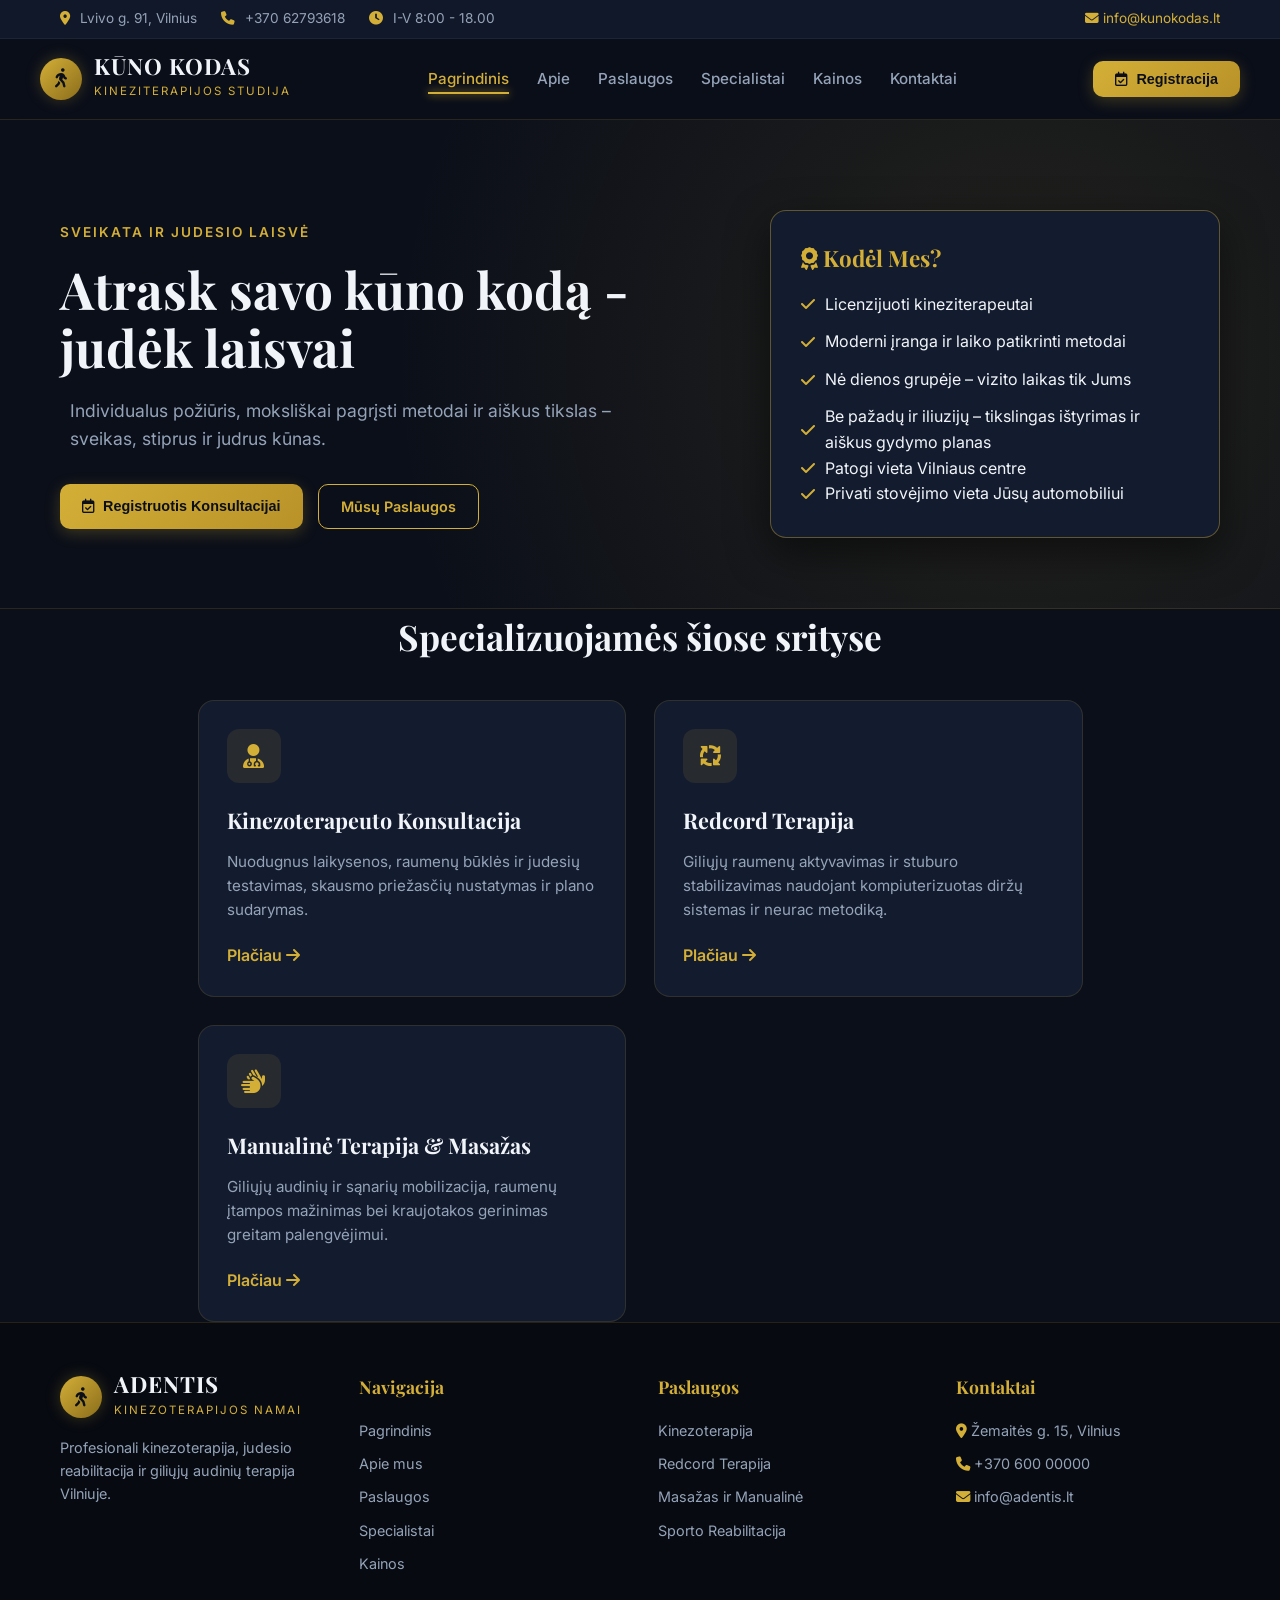
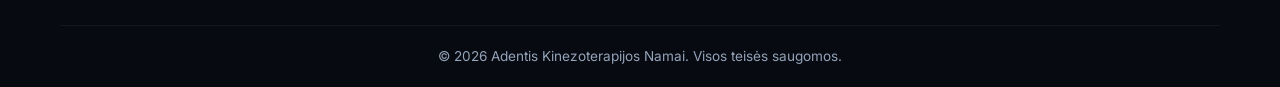
==== index.html @ 885db3d0 "Update headings and list items in index.html" ====
<!DOCTYPE html>
<html lang="lt">
<head>
    <meta charset="UTF-8">
    <meta name="viewport" content="width=device-width, initial-scale=1.0">
    <title>Pagrindinis - Kūno kodas</title>
    <link rel="preconnect" href="https://fonts.googleapis.com">
    <link rel="preconnect" href="https://fonts.gstatic.com" crossorigin>
    <link href="https://fonts.googleapis.com/css2?family=Inter:wght@300;400;500;600;700&family=Playfair+Display:ital,wght@0,400;0,600;0,700;1,400&display=swap" rel="stylesheet">
    <link rel="stylesheet" href="https://cdnjs.cloudflare.com/ajax/libs/font-awesome/6.4.0/css/all.min.css">
    <style>
        :root {
            --bg-dark: #0b0f19;
            --bg-card: #131b2e;
            --bg-card-hover: #1c2742;
            --accent-gold: #d4af37;
            --accent-gold-light: #f3e5ab;
            --accent-gold-glow: rgba(212, 175, 55, 0.25);
            --text-main: #f1f5f9;
            --text-muted: #94a3b8;
            --border-color: rgba(212, 175, 55, 0.15);
            --border-glow: rgba(212, 175, 55, 0.4);
            --radius-lg: 16px;
            --radius-md: 10px;
            --radius-sm: 6px;
            --transition: all 0.3s cubic-bezier(0.4, 0, 0.2, 1);
        }

        * {
            margin: 0;
            padding: 0;
            box-sizing: border-box;
        }

        body {
            font-family: 'Inter', sans-serif;
            background-color: var(--bg-dark);
            color: var(--text-main);
            line-height: 1.6;
            overflow-x: hidden;
            display: flex;
            flex-direction: column;
            min-height: 100vh;
        }

        h1, h2, h3, h4, .brand-font {
            font-family: 'Playfair Display', serif;
        }

        a {
            color: inherit;
            text-decoration: none;
        }

        header {
            position: sticky;
            top: 0;
            z-index: 1000;
            background: rgba(11, 15, 25, 0.92);
            backdrop-filter: blur(12px);
            border-bottom: 1px solid var(--border-color);
        }

        .header-top {
            background: rgba(19, 27, 46, 0.8);
            border-bottom: 1px solid rgba(255, 255, 255, 0.05);
            padding: 8px 0;
            font-size: 0.85rem;
            color: var(--text-muted);
        }

        .container {
            max-width: 1200px;
            margin: 0 auto;
            padding: 0 20px;
        }

        .top-flex {
            display: flex;
            justify-content: space-between;
            align-items: center;
        }

        .top-info span {
            margin-right: 20px;
        }

        .top-info i {
            color: var(--accent-gold);
            margin-right: 6px;
        }

        .navbar {
            display: flex;
            justify-content: space-between;
            align-items: center;
            padding: 16px 0;
        }

        .logo {
            display: flex;
            align-items: center;
            gap: 12px;
        }

        .logo-icon {
            width: 42px;
            height: 42px;
            border-radius: 50%;
            background: linear-gradient(135deg, var(--accent-gold), #8a6d1b);
            display: flex;
            align-items: center;
            justify-content: center;
            color: #0b0f19;
            font-size: 1.2rem;
            box-shadow: 0 0 15px var(--accent-gold-glow);
        }

        .logo-text h2 {
            font-size: 1.4rem;
            letter-spacing: 1px;
            color: var(--text-main);
            text-transform: uppercase;
            line-height: 1;
        }

        .logo-text span {
            font-size: 0.72rem;
            color: var(--accent-gold);
            letter-spacing: 2px;
            text-transform: uppercase;
        }

        .nav-menu {
            display: flex;
            list-style: none;
            gap: 28px;
            align-items: center;
        }

        .nav-link {
            font-size: 0.95rem;
            font-weight: 500;
            color: var(--text-muted);
            transition: var(--transition);
            position: relative;
            padding: 6px 0;
        }

        .nav-link:hover, .nav-link.active {
            color: var(--accent-gold);
        }

        .nav-link.active::after {
            content: '';
            position: absolute;
            bottom: 0;
            left: 0;
            width: 100%;
            height: 2px;
            background: var(--accent-gold);
            box-shadow: 0 0 8px var(--accent-gold);
        }

        .btn-gold {
            background: linear-gradient(135deg, var(--accent-gold), #b89228);
            color: #0b0f19;
            padding: 10px 22px;
            border-radius: var(--radius-md);
            font-weight: 600;
            font-size: 0.9rem;
            border: none;
            cursor: pointer;
            transition: var(--transition);
            display: inline-flex;
            align-items: center;
            gap: 8px;
            box-shadow: 0 4px 15px var(--accent-gold-glow);
        }

        .btn-gold:hover {
            transform: translateY(-2px);
            box-shadow: 0 6px 20px rgba(212, 175, 55, 0.4);
            background: linear-gradient(135deg, #e5be42, var(--accent-gold));
        }

        .btn-outline {
            background: transparent;
            border: 1px solid var(--accent-gold);
            color: var(--accent-gold);
            padding: 10px 22px;
            border-radius: var(--radius-md);
            font-weight: 600;
            font-size: 0.9rem;
            cursor: pointer;
            transition: var(--transition);
            display: inline-flex;
            align-items: center;
            gap: 8px;
        }

        .btn-outline:hover {
            background: var(--accent-gold-glow);
            color: var(--accent-gold-light);
        }

        .page-hero {
            padding: 60px 0 40px;
            text-align: center;
            background: radial-gradient(circle at top center, rgba(212, 175, 55, 0.08) 0%, transparent 70%);
            border-bottom: 1px solid var(--border-color);
        }

        .page-hero h1 {
            font-size: 2.8rem;
            margin-bottom: 12px;
            color: var(--text-main);
        }

        .page-hero p {
            color: var(--text-muted);
            max-width: 600px;
            margin: 0 auto;
            font-size: 1.05rem;
        }

        main {
            flex: 1;
            padding: 50px 0;
        }

        .grid-3 {
            display: grid;
            grid-template-columns: repeat(auto-fit, minmax(320px, 1fr));
            gap: 28px;
        }

        .grid-2 {
            display: grid;
            grid-template-columns: repeat(auto-fit, minmax(450px, 1fr));
            gap: 32px;
        }

        .card {
            background: var(--bg-card);
            border: 1px solid var(--border-color);
            border-radius: var(--radius-lg);
            padding: 28px;
            transition: var(--transition);
        }

        .card:hover {
            transform: translateY(-5px);
            border-color: var(--border-glow);
            box-shadow: 0 10px 30px rgba(0, 0, 0, 0.4);
        }

        .card-icon {
            width: 54px;
            height: 54px;
            border-radius: 12px;
            background: rgba(212, 175, 55, 0.1);
            color: var(--accent-gold);
            display: flex;
            align-items: center;
            justify-content: center;
            font-size: 1.5rem;
            margin-bottom: 20px;
        }

        .card h3 {
            font-size: 1.35rem;
            margin-bottom: 12px;
        }

        .card p {
            color: var(--text-muted);
            font-size: 0.95rem;
            margin-bottom: 20px;
        }

        footer {
            background: #070a11;
            border-top: 1px solid var(--border-color);
            padding: 50px 0 20px;
            margin-top: auto;
        }

        .footer-grid {
            display: grid;
            grid-template-columns: repeat(auto-fit, minmax(220px, 1fr));
            gap: 35px;
            margin-bottom: 40px;
        }

        .footer-col h4 {
            font-size: 1.1rem;
            color: var(--accent-gold);
            margin-bottom: 18px;
        }

        .footer-col p, .footer-col li {
            color: var(--text-muted);
            font-size: 0.9rem;
            margin-bottom: 10px;
            list-style: none;
        }

        .footer-col a:hover {
            color: var(--accent-gold);
        }

        .footer-bottom {
            text-align: center;
            padding-top: 20px;
            border-top: 1px solid rgba(255,255,255,0.05);
            color: var(--text-muted);
            font-size: 0.85rem;
        }

        .modal-overlay {
            position: fixed;
            top: 0;
            left: 0;
            width: 100%;
            height: 100%;
            background: rgba(0,0,0,0.8);
            backdrop-filter: blur(8px);
            z-index: 2000;
            display: none;
            align-items: center;
            justify-content: center;
            padding: 20px;
        }

        .modal-overlay.active {
            display: flex;
        }

        .modal {
            background: var(--bg-card);
            border: 1px solid var(--border-glow);
            border-radius: var(--radius-lg);
            width: 100%;
            max-width: 550px;
            padding: 32px;
            position: relative;
            box-shadow: 0 20px 50px rgba(0,0,0,0.6);
        }

        .modal-close {
            position: absolute;
            top: 18px;
            right: 18px;
            background: transparent;
            border: none;
            color: var(--text-muted);
            font-size: 1.2rem;
            cursor: pointer;
        }

        .modal-close:hover {
            color: var(--accent-gold);
        }

        .form-group {
            margin-bottom: 18px;
        }

        .form-group label {
            display: block;
            margin-bottom: 6px;
            font-size: 0.88rem;
            color: var(--text-muted);
        }

        .form-control {
            width: 100%;
            padding: 12px 14px;
            background: #0b0f19;
            border: 1px solid var(--border-color);
            border-radius: var(--radius-md);
            color: var(--text-main);
            font-size: 0.95rem;
        }

        .form-control:focus {
            outline: none;
            border-color: var(--accent-gold);
        }
    </style>
</head>
<body>
    <div class="header-top">
        <div class="container top-flex">
            <div class="top-info">
                <span><i class="fa-solid fa-location-dot"></i> Lvivo g. 91, Vilnius</span>
                <span><i class="fa-solid fa-phone"></i> +370 62793618 </span>
                <span><i class="fa-solid fa-clock"></i> I-V 8:00 - 18.00</span>
            </div>
            <div>
                <a href="kontaktai.html" style="color: var(--accent-gold);"><i class="fa-solid fa-envelope"></i> info@kunokodas.lt</a>
            </div>
        </div>
    </div>

    <header>
        <div class="container navbar">
            <a href="index.html" class="logo">
                <div class="logo-icon"><i class="fa-solid fa-person-walking"></i></div>
                <div class="logo-text">
                    <h2>Kūno kodas</h2>
                    <span>Kineziterapijos studija</span>
                </div>
            </a>
            <ul class="nav-menu">
                <li><a href="index.html" class="nav-link active">Pagrindinis</a></li>
                <li><a href="apie-mus.html" class="nav-link ">Apie</a></li>
                <li><a href="paslaugos.html" class="nav-link ">Paslaugos</a></li>
                <li><a href="specialistai.html" class="nav-link ">Specialistai</a></li>
                <li><a href="kainos.html" class="nav-link ">Kainos</a></li>
                <li><a href="kontaktai.html" class="nav-link ">Kontaktai</a></li>
            </ul>
            <button class="btn-gold" onclick="openModal()"><i class="fa-regular fa-calendar-check"></i> Registracija</button>
        </div>
    </header>

    <div class="page-hero" style="padding: 90px 0 70px; text-align: left; background: radial-gradient(circle at 80% 50%, rgba(212, 175, 55, 0.12) 0%, transparent 60%);">
        <div class="container" style="display: flex; align-items: center; justify-content: space-between; gap: 40px; flex-wrap: wrap;">
            <div style="max-width: 620px;">
                <span style="color: var(--accent-gold); letter-spacing: 2px; text-transform: uppercase; font-weight: 600; font-size: 0.85rem;">Sveikata ir Judesio Laisvė</span>
                <h1 style="font-size: 3.2rem; margin: 15px 0 20px; line-height: 1.15;">Atrask savo kūno kodą - judėk laisvai</h1>
                <p style="color: var(--text-muted); font-size: 1.1rem; margin-bottom: 30px;">Individualus požiūris, moksliškai pagrįsti metodai ir aiškus tikslas – sveikas, stiprus ir judrus kūnas.</p>
                <div style="display: flex; gap: 15px;">
                    <button class="btn-gold" onclick="openModal()"><i class="fa-regular fa-calendar-check"></i> Registruotis Konsultacijai</button>
                    <a href="paslaugos.html" class="btn-outline">Mūsų Paslaugos</a>
                </div>
            </div>
            <div style="flex: 1; min-width: 300px; max-width: 450px; background: var(--bg-card); border: 1px solid var(--border-glow); border-radius: var(--radius-lg); padding: 30px; box-shadow: 0 15px 40px rgba(0,0,0,0.5);">
                <h3 style="color: var(--accent-gold); margin-bottom: 15px; font-size: 1.4rem;"><i class="fa-solid fa-award"></i> Kodėl Mes?</h3>
                <ul style="list-style: none;">
                    <li style="margin-bottom: 12px; display: flex; gap: 10px; align-items: center;"><i class="fa-solid fa-check" style="color: var(--accent-gold);"></i> Licenzijuoti kineziterapeutai</li>
                    <li style="margin-bottom: 12px; display: flex; gap: 10px; align-items: center;"><i class="fa-solid fa-check" style="color: var(--accent-gold);"></i> Moderni įranga ir laiko patikrinti metodai</li>
                    <li style="margin-bottom: 12px; display: flex; gap: 10px; align-items: center;"><i class="fa-solid fa-check" style="color: var(--accent-gold);"></i> Nė dienos grupėje – vizito laikas tik Jums</li>
                    <li style="display: flex; gap: 10px; align-items: center;"><i class="fa-solid fa-check" style="color: var(--accent-gold);"></i> Be pažadų ir iliuzijų – tikslingas ištyrimas ir aiškus gydymo planas</li>
                    <li style="display: flex; gap: 10px; align-items: center;"><i class="fa-solid fa-check" style="color: var(--accent-gold);"></i> Patogi vieta Vilniaus centre</li>
                    <li style="display: flex; gap: 10px; align-items: center;"><i class="fa-solid fa-check" style="color: var(--accent-gold);"></i> Privati stovėjimo vieta Jūsų automobiliui</li>
                </ul>
            </div>
        </div>
    </div>

    <main class="container">
        <h2 style="text-align: center; margin-bottom: 35px; font-size: 2.2rem;">Specializuojamės šiose srityse</h2>
        <div class="grid-3">
            <div class="card">
                <div class="card-icon"><i class="fa-solid fa-user-doctor"></i></div>
                <h3>Kinezoterapeuto Konsultacija</h3>
                <p>Nuodugnus laikysenos, raumenų būklės ir judesių testavimas, skausmo priežasčių nustatymas ir plano sudarymas.</p>
                <a href="paslaugos.html" style="color: var(--accent-gold); font-weight: 600;">Plačiau <i class="fa-solid fa-arrow-right"></i></a>
            </div>
            <div class="card">
                <div class="card-icon"><i class="fa-solid fa-arrows-spin"></i></div>
                <h3>Redcord Terapija</h3>
                <p>Giliųjų raumenų aktyvavimas ir stuburo stabilizavimas naudojant kompiuterizuotas diržų sistemas ir neurac metodiką.</p>
                <a href="paslaugos.html" style="color: var(--accent-gold); font-weight: 600;">Plačiau <i class="fa-solid fa-arrow-right"></i></a>
            </div>
            <div class="card">
                <div class="card-icon"><i class="fa-solid fa-hands"></i></div>
                <h3>Manualinė Terapija & Masažas</h3>
                <p>Giliųjų audinių ir sąnarių mobilizacija, raumenų įtampos mažinimas bei kraujotakos gerinimas greitam palengvėjimui.</p>
                <a href="paslaugos.html" style="color: var(--accent-gold); font-weight: 600;">Plačiau <i class="fa-solid fa-arrow-right"></i></a>
            </div>
        </div>
    </main>

    <footer>
        <div class="container">
            <div class="footer-grid">
                <div class="footer-col">
                    <div class="logo" style="margin-bottom: 15px;">
                        <div class="logo-icon"><i class="fa-solid fa-person-walking"></i></div>
                        <div class="logo-text">
                            <h2>ADENTIS</h2>
                            <span>Kinezoterapijos Namai</span>
                        </div>
                    </div>
                    <p>Profesionali kinezoterapija, judesio reabilitacija ir giliųjų audinių terapija Vilniuje.</p>
                </div>
                <div class="footer-col">
                    <h4>Navigacija</h4>
                    <ul>
                        <li><a href="index.html">Pagrindinis</a></li>
                        <li><a href="apie-mus.html">Apie mus</a></li>
                        <li><a href="paslaugos.html">Paslaugos</a></li>
                        <li><a href="specialistai.html">Specialistai</a></li>
                        <li><a href="kainos.html">Kainos</a></li>
                    </ul>
                </div>
                <div class="footer-col">
                    <h4>Paslaugos</h4>
                    <ul>
                        <li><a href="paslaugos.html">Kinezoterapija</a></li>
                        <li><a href="paslaugos.html">Redcord Terapija</a></li>
                        <li><a href="paslaugos.html">Masažas ir Manualinė</a></li>
                        <li><a href="paslaugos.html">Sporto Reabilitacija</a></li>
                    </ul>
                </div>
                <div class="footer-col">
                    <h4>Kontaktai</h4>
                    <p><i class="fa-solid fa-location-dot" style="color:var(--accent-gold);"></i> Žemaitės g. 15, Vilnius</p>
                    <p><i class="fa-solid fa-phone" style="color:var(--accent-gold);"></i> +370 600 00000</p>
                    <p><i class="fa-solid fa-envelope" style="color:var(--accent-gold);"></i> info@adentis.lt</p>
                </div>
            </div>
            <div class="footer-bottom">
                <p>&copy; 2026 Adentis Kinezoterapijos Namai. Visos teisės saugomos.</p>
            </div>
        </div>
    </footer>

    <div class="modal-overlay" id="bookingModal">
        <div class="modal">
            <button class="modal-close" onclick="closeModal()"><i class="fa-solid fa-xmark"></i></button>
            <h2 style="margin-bottom: 8px; color: var(--accent-gold);">Registracija Vizitui</h2>
            <p style="color: var(--text-muted); font-size:0.9rem; margin-bottom:20px;">Užpildykite formą ir mes susisieksime patvirtinti laiką.</p>
            <form onsubmit="handleBooking(event)">
                <div class="form-group">
                    <label>Vardas Pavardė</label>
                    <input type="text" class="form-control" required placeholder="Vardas Pavardė">
                </div>
                <div class="form-group">
                    <label>Telefonas</label>
                    <input type="tel" class="form-control" required placeholder="+370 600 00000">
                </div>
                <div class="form-group">
                    <label>Paslauga</label>
                    <select class="form-control">
                        <option>Kinezoterapeuto konsultacija</option>
                        <option>Redcord terapija</option>
                        <option>Gydomasis masažas</option>
                        <option>Manualinė terapija</option>
                    </select>
                </div>
                <div class="form-group">
                    <label>Pageidaujama data</label>
                    <input type="date" class="form-control" required>
                </div>
                <button type="submit" class="btn-gold" style="width:100%; justify-content:center; margin-top:10px;">Potvirtinti Registraciją</button>
            </form>
        </div>
    </div>

    <script>
        function openModal() {
            document.getElementById('bookingModal').classList.add('active');
        }
        function closeModal() {
            document.getElementById('bookingModal').classList.remove('active');
        }
        function handleBooking(e) {
            e.preventDefault();
            alert('Ačiū! Jūsų registracija gauta. Susisieksime artimiausiu metu.');
            closeModal();
        }
    </script>
</body>
</html>
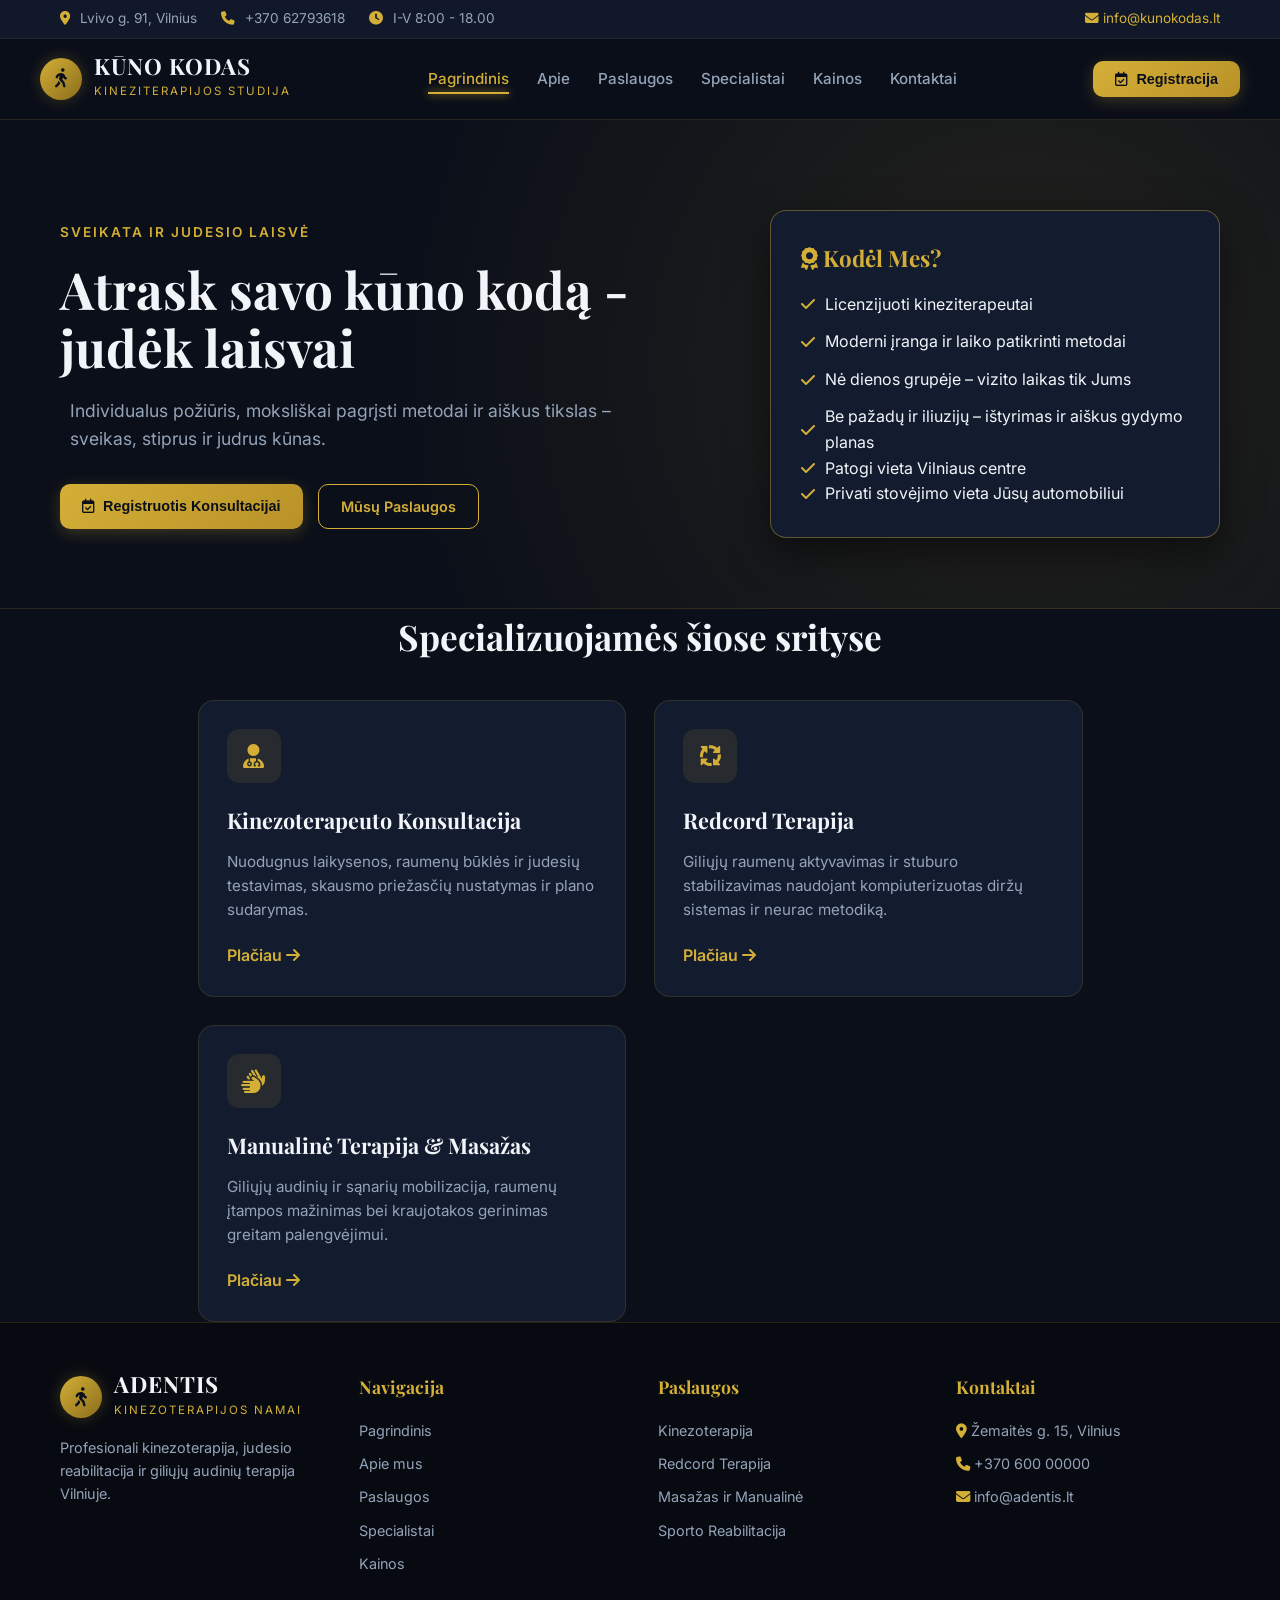
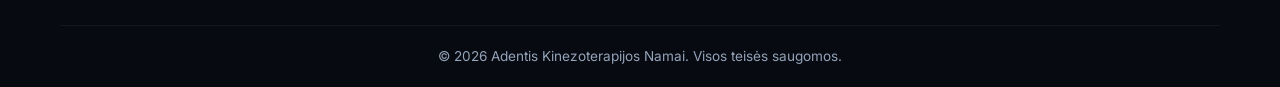
==== commit 192ba7df: "Update list item text for clarity" ====
--- a/index.html
+++ b/index.html
@@ -442,7 +442,7 @@
                     <li style="margin-bottom: 12px; display: flex; gap: 10px; align-items: center;"><i class="fa-solid fa-check" style="color: var(--accent-gold);"></i> Licenzijuoti kineziterapeutai</li>
                     <li style="margin-bottom: 12px; display: flex; gap: 10px; align-items: center;"><i class="fa-solid fa-check" style="color: var(--accent-gold);"></i> Moderni įranga ir laiko patikrinti metodai</li>
                     <li style="margin-bottom: 12px; display: flex; gap: 10px; align-items: center;"><i class="fa-solid fa-check" style="color: var(--accent-gold);"></i> Nė dienos grupėje – vizito laikas tik Jums</li>
-                    <li style="display: flex; gap: 10px; align-items: center;"><i class="fa-solid fa-check" style="color: var(--accent-gold);"></i> Be pažadų ir iliuzijų – tikslingas ištyrimas ir aiškus gydymo planas</li>
+                    <li style="display: flex; gap: 10px; align-items: center;"><i class="fa-solid fa-check" style="color: var(--accent-gold);"></i> Be pažadų ir iliuzijų – ištyrimas ir aiškus gydymo planas</li>
                     <li style="display: flex; gap: 10px; align-items: center;"><i class="fa-solid fa-check" style="color: var(--accent-gold);"></i> Patogi vieta Vilniaus centre</li>
                     <li style="display: flex; gap: 10px; align-items: center;"><i class="fa-solid fa-check" style="color: var(--accent-gold);"></i> Privati stovėjimo vieta Jūsų automobiliui</li>
                 </ul>
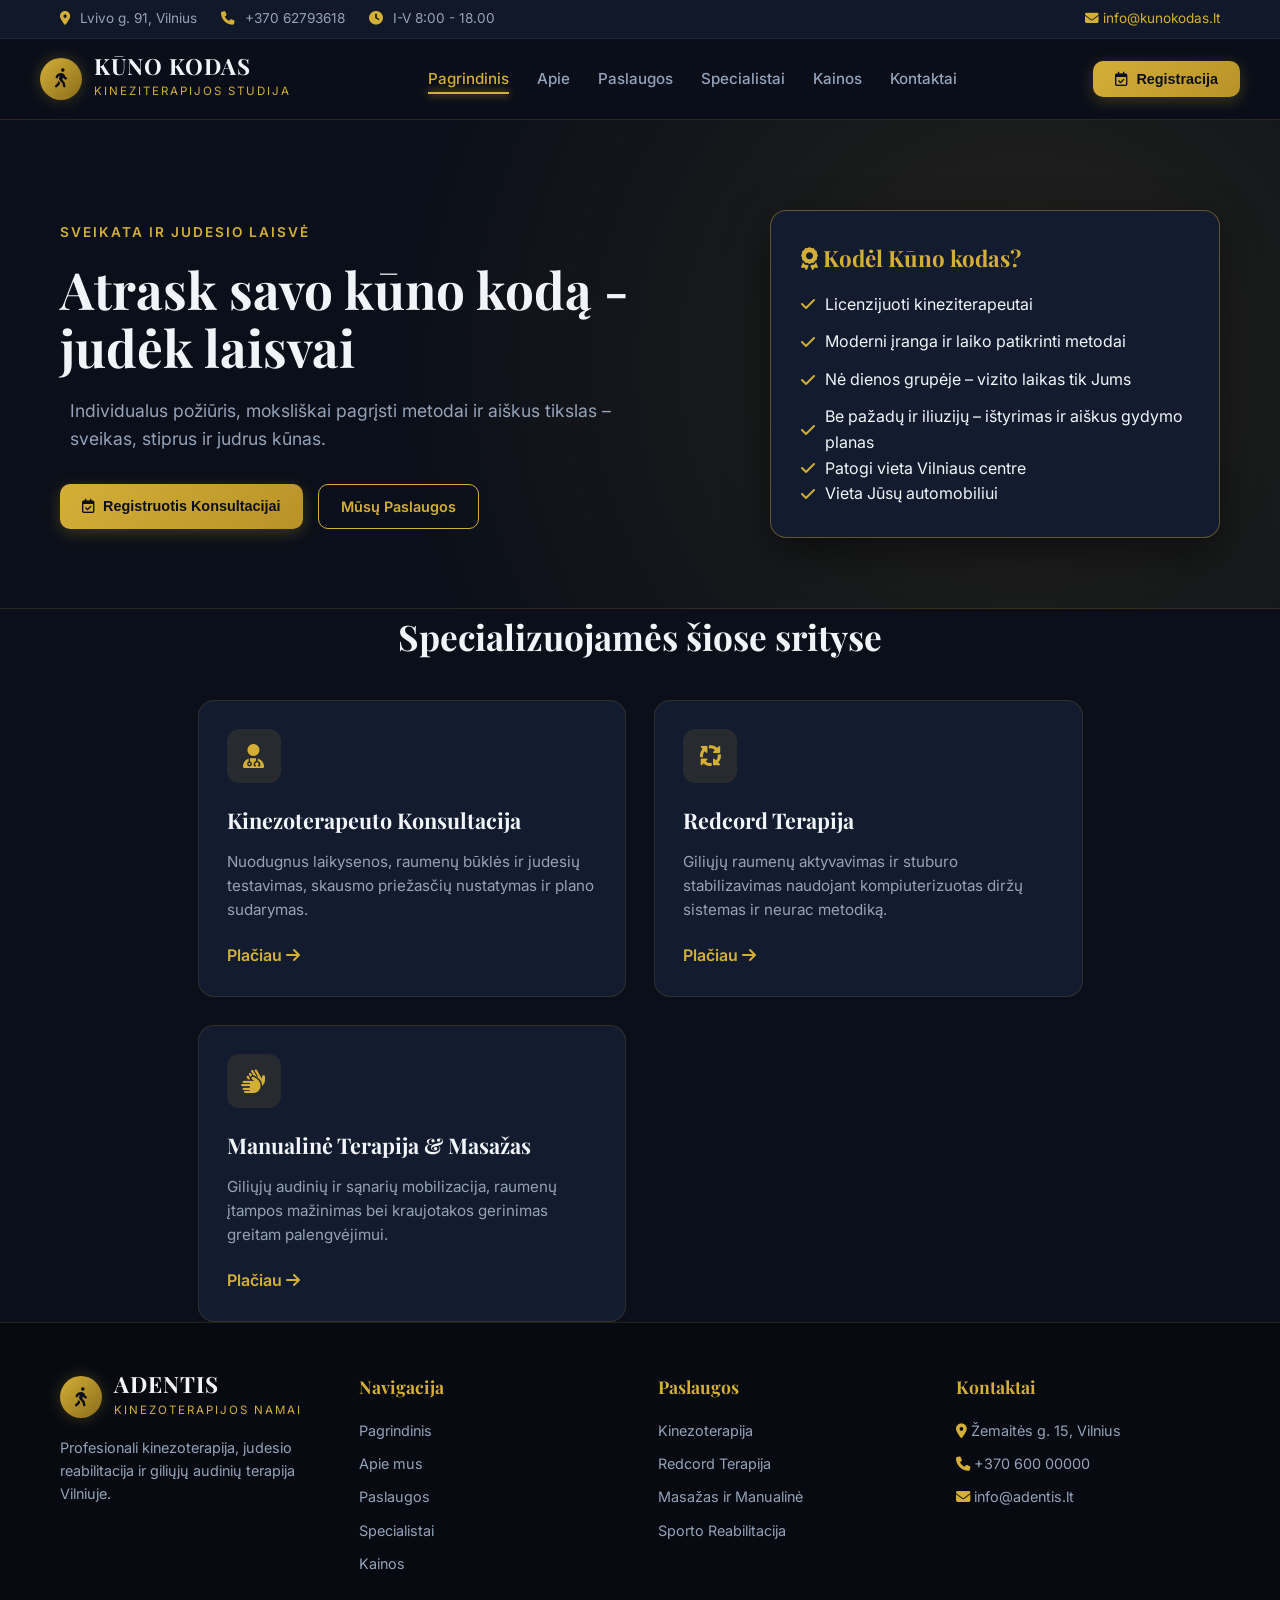
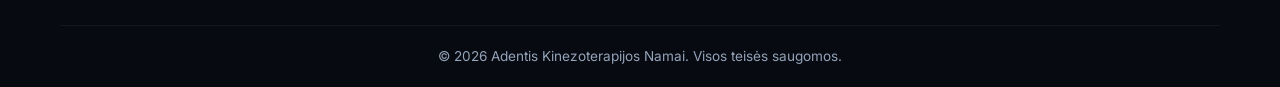
==== commit 7fb68336: "Update heading and parking description in index.html" ====
--- a/index.html
+++ b/index.html
@@ -437,14 +437,14 @@
                 </div>
             </div>
             <div style="flex: 1; min-width: 300px; max-width: 450px; background: var(--bg-card); border: 1px solid var(--border-glow); border-radius: var(--radius-lg); padding: 30px; box-shadow: 0 15px 40px rgba(0,0,0,0.5);">
-                <h3 style="color: var(--accent-gold); margin-bottom: 15px; font-size: 1.4rem;"><i class="fa-solid fa-award"></i> Kodėl Mes?</h3>
+                <h3 style="color: var(--accent-gold); margin-bottom: 15px; font-size: 1.4rem;"><i class="fa-solid fa-award"></i> Kodėl Kūno kodas?</h3>
                 <ul style="list-style: none;">
                     <li style="margin-bottom: 12px; display: flex; gap: 10px; align-items: center;"><i class="fa-solid fa-check" style="color: var(--accent-gold);"></i> Licenzijuoti kineziterapeutai</li>
                     <li style="margin-bottom: 12px; display: flex; gap: 10px; align-items: center;"><i class="fa-solid fa-check" style="color: var(--accent-gold);"></i> Moderni įranga ir laiko patikrinti metodai</li>
                     <li style="margin-bottom: 12px; display: flex; gap: 10px; align-items: center;"><i class="fa-solid fa-check" style="color: var(--accent-gold);"></i> Nė dienos grupėje – vizito laikas tik Jums</li>
                     <li style="display: flex; gap: 10px; align-items: center;"><i class="fa-solid fa-check" style="color: var(--accent-gold);"></i> Be pažadų ir iliuzijų – ištyrimas ir aiškus gydymo planas</li>
                     <li style="display: flex; gap: 10px; align-items: center;"><i class="fa-solid fa-check" style="color: var(--accent-gold);"></i> Patogi vieta Vilniaus centre</li>
-                    <li style="display: flex; gap: 10px; align-items: center;"><i class="fa-solid fa-check" style="color: var(--accent-gold);"></i> Privati stovėjimo vieta Jūsų automobiliui</li>
+                    <li style="display: flex; gap: 10px; align-items: center;"><i class="fa-solid fa-check" style="color: var(--accent-gold);"></i> Vieta Jūsų automobiliui</li>
                 </ul>
             </div>
         </div>
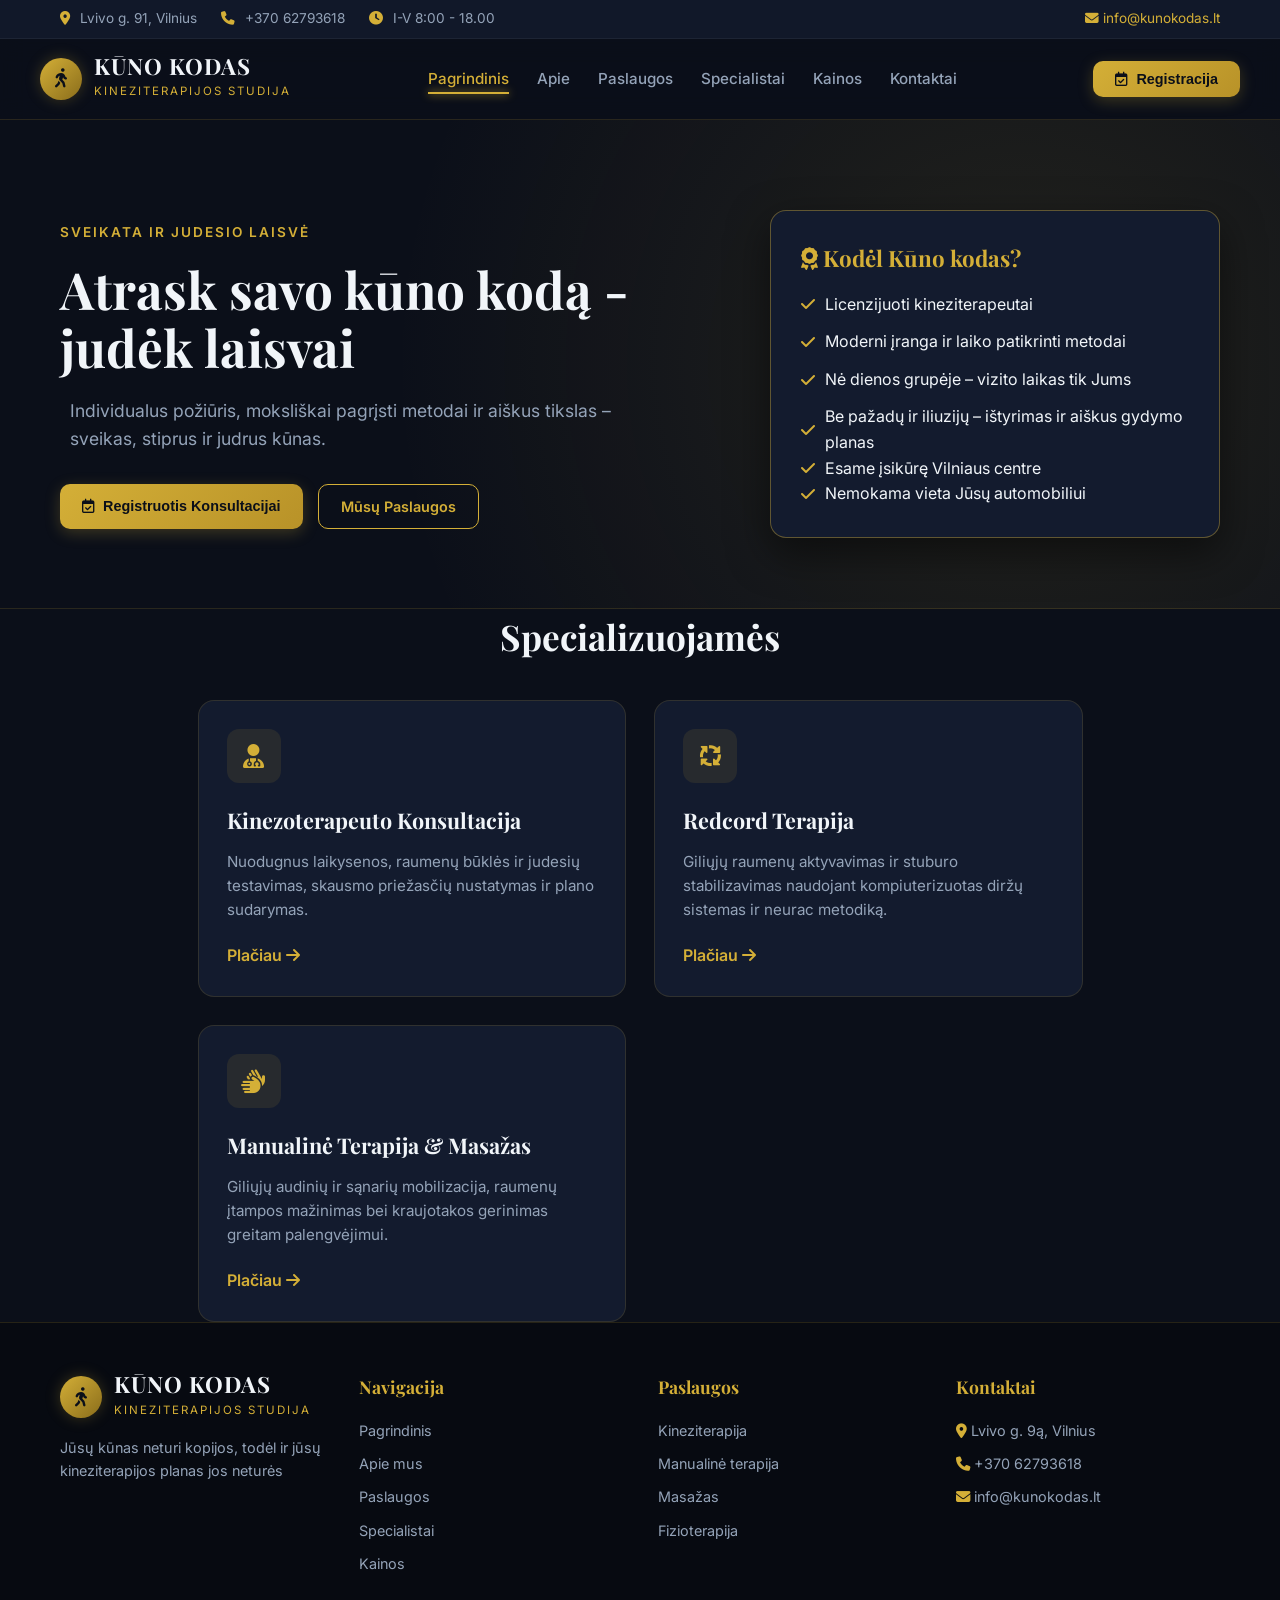
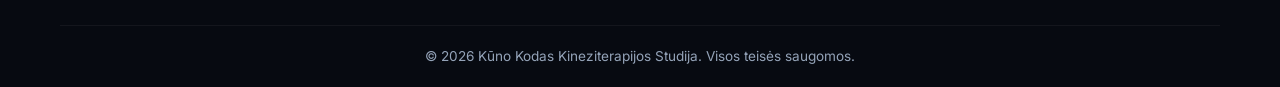
==== commit 67003aaa: "Update index.html" ====
--- a/index.html
+++ b/index.html
@@ -443,15 +443,15 @@
                     <li style="margin-bottom: 12px; display: flex; gap: 10px; align-items: center;"><i class="fa-solid fa-check" style="color: var(--accent-gold);"></i> Moderni įranga ir laiko patikrinti metodai</li>
                     <li style="margin-bottom: 12px; display: flex; gap: 10px; align-items: center;"><i class="fa-solid fa-check" style="color: var(--accent-gold);"></i> Nė dienos grupėje – vizito laikas tik Jums</li>
                     <li style="display: flex; gap: 10px; align-items: center;"><i class="fa-solid fa-check" style="color: var(--accent-gold);"></i> Be pažadų ir iliuzijų – ištyrimas ir aiškus gydymo planas</li>
-                    <li style="display: flex; gap: 10px; align-items: center;"><i class="fa-solid fa-check" style="color: var(--accent-gold);"></i> Patogi vieta Vilniaus centre</li>
-                    <li style="display: flex; gap: 10px; align-items: center;"><i class="fa-solid fa-check" style="color: var(--accent-gold);"></i> Vieta Jūsų automobiliui</li>
+                    <li style="display: flex; gap: 10px; align-items: center;"><i class="fa-solid fa-check" style="color: var(--accent-gold);"></i> Esame įsikūrę Vilniaus centre</li>
+                    <li style="display: flex; gap: 10px; align-items: center;"><i class="fa-solid fa-check" style="color: var(--accent-gold);"></i> Nemokama vieta Jūsų automobiliui</li>
                 </ul>
             </div>
         </div>
     </div>
 
     <main class="container">
-        <h2 style="text-align: center; margin-bottom: 35px; font-size: 2.2rem;">Specializuojamės šiose srityse</h2>
+        <h2 style="text-align: center; margin-bottom: 35px; font-size: 2.2rem;">Specializuojamės</h2>
         <div class="grid-3">
             <div class="card">
                 <div class="card-icon"><i class="fa-solid fa-user-doctor"></i></div>
@@ -481,11 +481,11 @@
                     <div class="logo" style="margin-bottom: 15px;">
                         <div class="logo-icon"><i class="fa-solid fa-person-walking"></i></div>
                         <div class="logo-text">
-                            <h2>ADENTIS</h2>
-                            <span>Kinezoterapijos Namai</span>
+                            <h2>Kūno kodas</h2>
+                            <span>Kineziterapijos studija</span>
                         </div>
                     </div>
-                    <p>Profesionali kinezoterapija, judesio reabilitacija ir giliųjų audinių terapija Vilniuje.</p>
+                    <p>Jūsų kūnas neturi kopijos, todėl ir jūsų kineziterapijos planas jos neturės</p>
                 </div>
                 <div class="footer-col">
                     <h4>Navigacija</h4>
@@ -500,21 +500,21 @@
                 <div class="footer-col">
                     <h4>Paslaugos</h4>
                     <ul>
-                        <li><a href="paslaugos.html">Kinezoterapija</a></li>
-                        <li><a href="paslaugos.html">Redcord Terapija</a></li>
-                        <li><a href="paslaugos.html">Masažas ir Manualinė</a></li>
-                        <li><a href="paslaugos.html">Sporto Reabilitacija</a></li>
+                        <li><a href="paslaugos.html">Kineziterapija</a></li>
+                        <li><a href="paslaugos.html">Manualinė terapija</a></li>
+                        <li><a href="paslaugos.html">Masažas</a></li>
+                        <li><a href="paslaugos.html">Fizioterapija</a></li>
                     </ul>
                 </div>
                 <div class="footer-col">
                     <h4>Kontaktai</h4>
-                    <p><i class="fa-solid fa-location-dot" style="color:var(--accent-gold);"></i> Žemaitės g. 15, Vilnius</p>
-                    <p><i class="fa-solid fa-phone" style="color:var(--accent-gold);"></i> +370 600 00000</p>
-                    <p><i class="fa-solid fa-envelope" style="color:var(--accent-gold);"></i> info@adentis.lt</p>
+                    <p><i class="fa-solid fa-location-dot" style="color:var(--accent-gold);"></i> Lvivo g. 9ą, Vilnius</p>
+                    <p><i class="fa-solid fa-phone" style="color:var(--accent-gold);"></i> +370 62793618</p>
+                    <p><i class="fa-solid fa-envelope" style="color:var(--accent-gold);"></i> info@kunokodas.lt</p>
                 </div>
             </div>
             <div class="footer-bottom">
-                <p>&copy; 2026 Adentis Kinezoterapijos Namai. Visos teisės saugomos.</p>
+                <p>&copy; 2026 Kūno Kodas Kineziterapijos Studija. Visos teisės saugomos.</p>
             </div>
         </div>
     </footer>
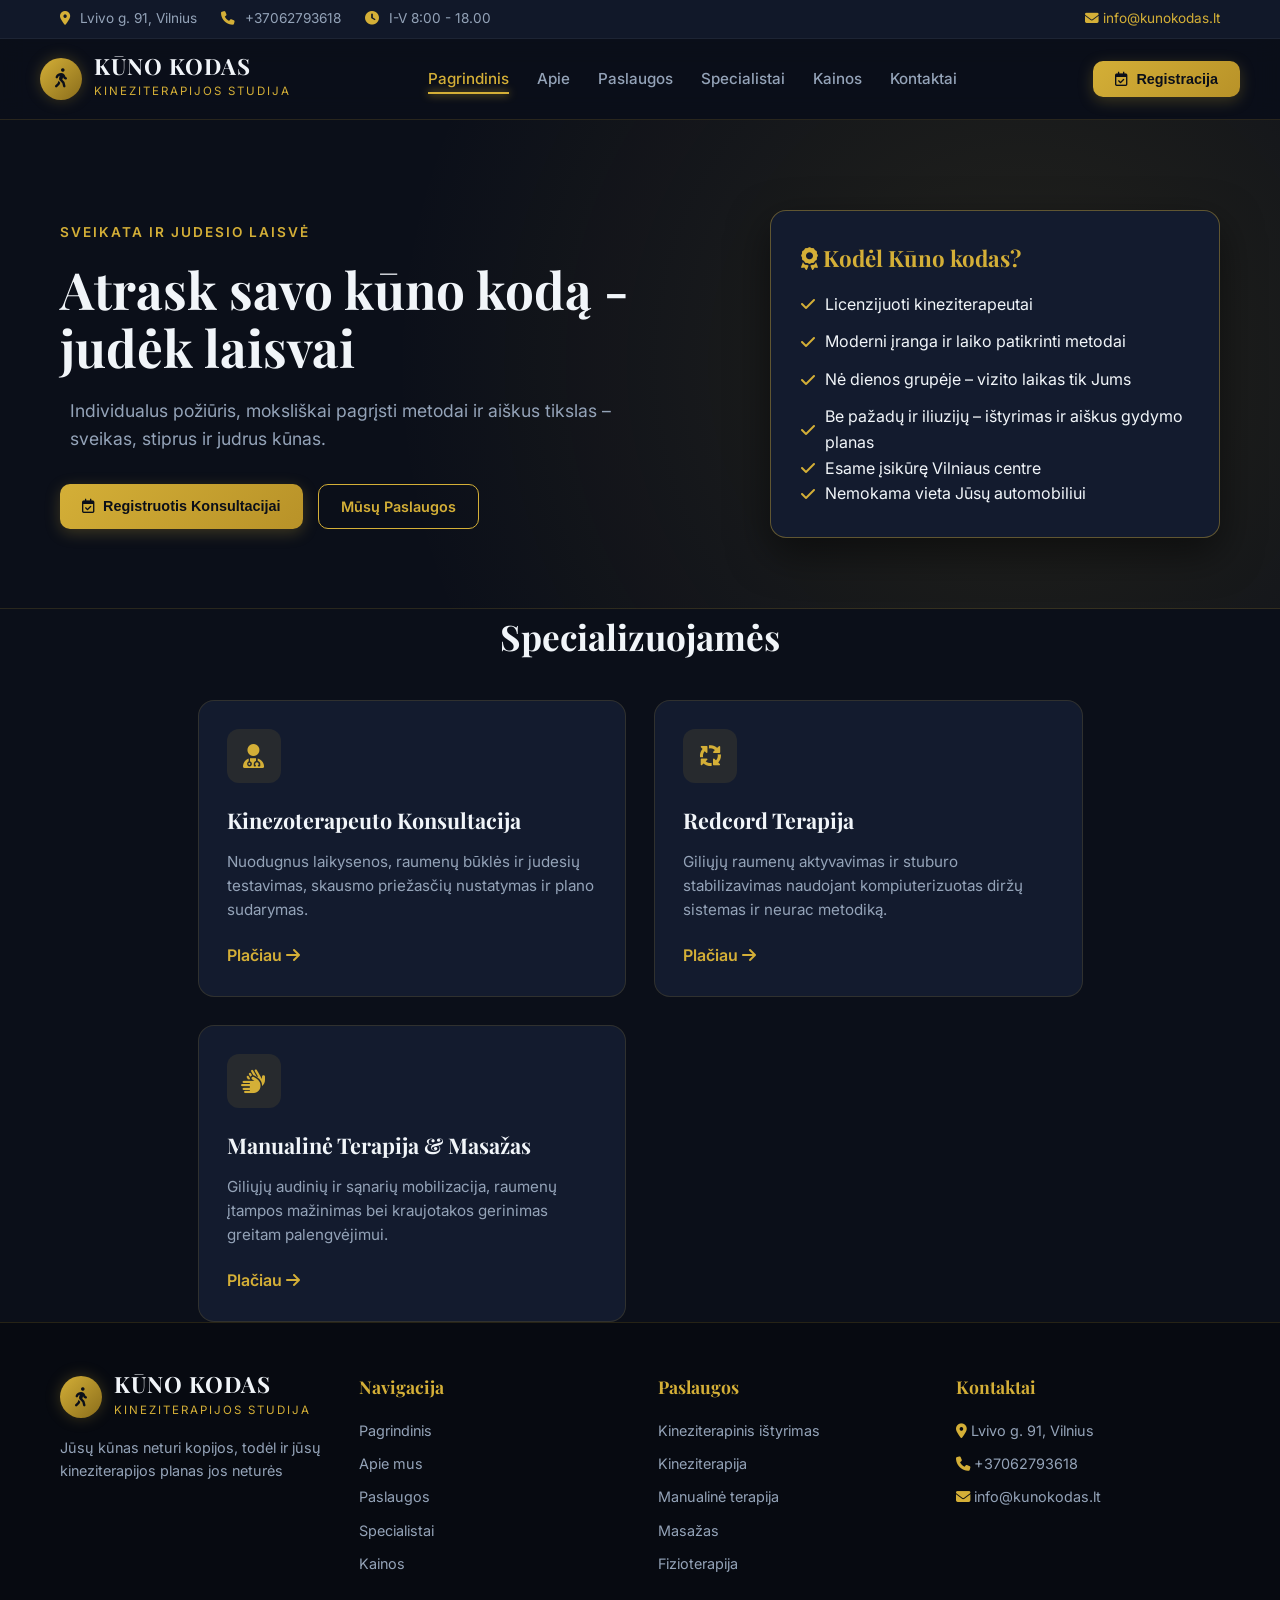
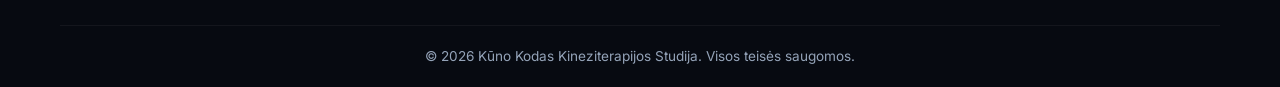
==== commit 92367b4e: "Update contact information and form labels" ====
--- a/index.html
+++ b/index.html
@@ -395,7 +395,7 @@
         <div class="container top-flex">
             <div class="top-info">
                 <span><i class="fa-solid fa-location-dot"></i> Lvivo g. 91, Vilnius</span>
-                <span><i class="fa-solid fa-phone"></i> +370 62793618 </span>
+                <span><i class="fa-solid fa-phone"></i> +37062793618 </span>
                 <span><i class="fa-solid fa-clock"></i> I-V 8:00 - 18.00</span>
             </div>
             <div>
@@ -500,6 +500,7 @@
                 <div class="footer-col">
                     <h4>Paslaugos</h4>
                     <ul>
+                        <li><a href="paslaugos.html">Kineziterapinis ištyrimas</a></li>
                         <li><a href="paslaugos.html">Kineziterapija</a></li>
                         <li><a href="paslaugos.html">Manualinė terapija</a></li>
                         <li><a href="paslaugos.html">Masažas</a></li>
@@ -508,8 +509,8 @@
                 </div>
                 <div class="footer-col">
                     <h4>Kontaktai</h4>
-                    <p><i class="fa-solid fa-location-dot" style="color:var(--accent-gold);"></i> Lvivo g. 9ą, Vilnius</p>
-                    <p><i class="fa-solid fa-phone" style="color:var(--accent-gold);"></i> +370 62793618</p>
+                    <p><i class="fa-solid fa-location-dot" style="color:var(--accent-gold);"></i> Lvivo g. 91, Vilnius</p>
+                    <p><i class="fa-solid fa-phone" style="color:var(--accent-gold);"></i> +37062793618</p>
                     <p><i class="fa-solid fa-envelope" style="color:var(--accent-gold);"></i> info@kunokodas.lt</p>
                 </div>
             </div>
@@ -523,7 +524,7 @@
         <div class="modal">
             <button class="modal-close" onclick="closeModal()"><i class="fa-solid fa-xmark"></i></button>
             <h2 style="margin-bottom: 8px; color: var(--accent-gold);">Registracija Vizitui</h2>
-            <p style="color: var(--text-muted); font-size:0.9rem; margin-bottom:20px;">Užpildykite formą ir mes susisieksime patvirtinti laiką.</p>
+            <p style="color: var(--text-muted); font-size:0.9rem; margin-bottom:20px;">Užpildykite formą ir mes su Jumis susisieksime.</p>
             <form onsubmit="handleBooking(event)">
                 <div class="form-group">
                     <label>Vardas Pavardė</label>
@@ -537,16 +538,17 @@
                     <label>Paslauga</label>
                     <select class="form-control">
                         <option>Kinezoterapeuto konsultacija</option>
-                        <option>Redcord terapija</option>
-                        <option>Gydomasis masažas</option>
+                        <option>Kineziterapija</option>
+                        <option>Masažo terapija</option>
                         <option>Manualinė terapija</option>
+                        <option>Fizioterapija</option>
                     </select>
                 </div>
                 <div class="form-group">
-                    <label>Pageidaujama data</label>
+                    <label>Pageidaujama vizito data</label>
                     <input type="date" class="form-control" required>
                 </div>
-                <button type="submit" class="btn-gold" style="width:100%; justify-content:center; margin-top:10px;">Potvirtinti Registraciją</button>
+                <button type="submit" class="btn-gold" style="width:100%; justify-content:center; margin-top:10px;">Patvirtinti Registraciją</button>
             </form>
         </div>
     </div>
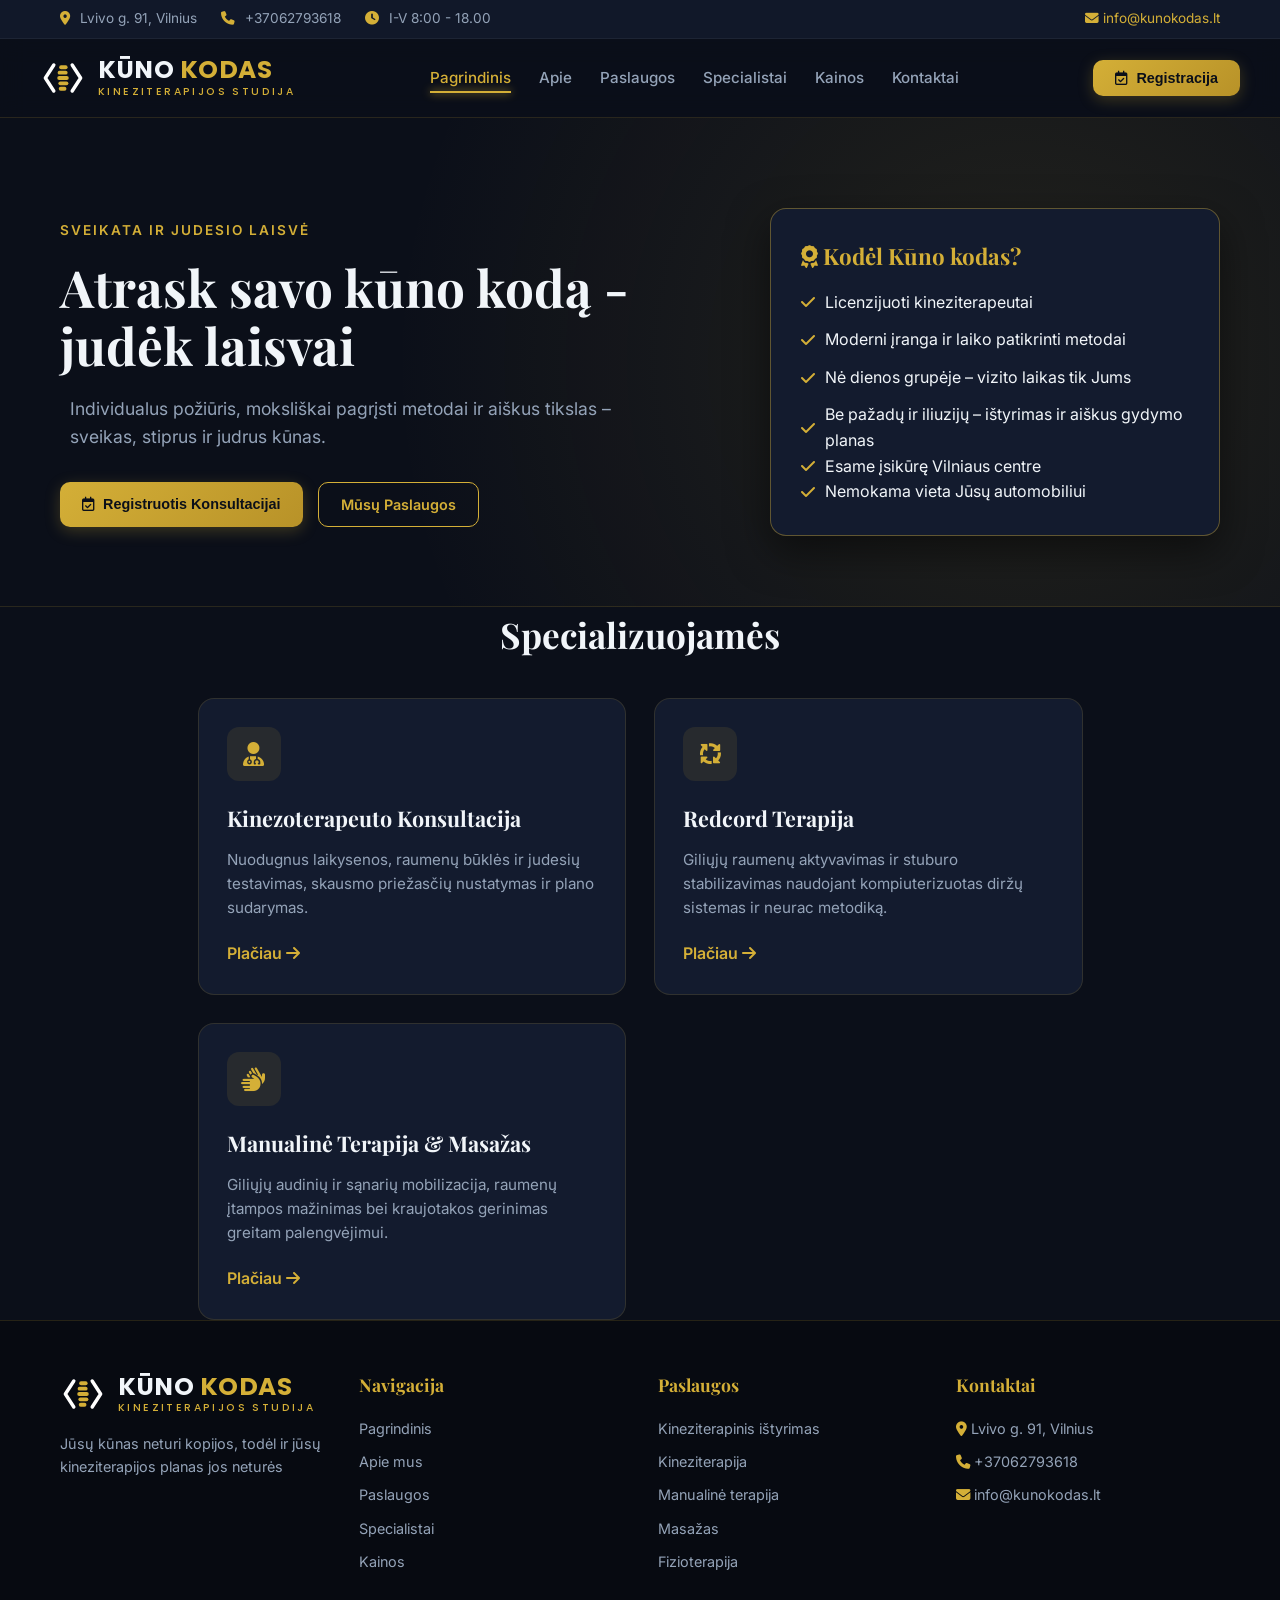
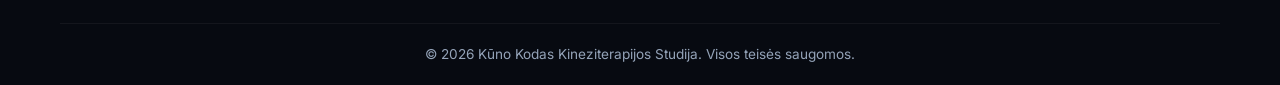
==== commit 05b4a6a8: "Add files via upload" ====
--- a/index.html
+++ b/index.html
@@ -6,8 +6,9 @@
     <title>Pagrindinis - Kūno kodas</title>
     <link rel="preconnect" href="https://fonts.googleapis.com">
     <link rel="preconnect" href="https://fonts.gstatic.com" crossorigin>
-    <link href="https://fonts.googleapis.com/css2?family=Inter:wght@300;400;500;600;700&family=Playfair+Display:ital,wght@0,400;0,600;0,700;1,400&display=swap" rel="stylesheet">
+    <link href="https://fonts.googleapis.com/css2?family=Inter:wght@300;400;500;600;700&family=Poppins:wght@500;700&family=Playfair+Display:ital,wght@0,400;0,600;0,700;1,400&display=swap" rel="stylesheet">
     <link rel="stylesheet" href="https://cdnjs.cloudflare.com/ajax/libs/font-awesome/6.4.0/css/all.min.css">
+    <link rel="icon" type="image/svg+xml" href="data:image/svg+xml,%3Csvg xmlns='http://www.w3.org/2000/svg' viewBox='0 0 120 120'%3E%3Crect width='120' height='120' rx='24' fill='%230b0f19'/%3E%3Cpath d='M36 26 L14 60 L36 94 M84 26 L106 60 L84 94' fill='none' stroke='%23fff' stroke-width='9' stroke-linecap='round' stroke-linejoin='round'/%3E%3Cg fill='%23d4af37'%3E%3Crect x='50' y='27' width='22' height='10' rx='5'/%3E%3Crect x='46' y='41' width='26' height='10' rx='5'/%3E%3Crect x='45' y='55' width='30' height='10' rx='5'/%3E%3Crect x='48' y='69' width='26' height='10' rx='5'/%3E%3Crect x='49' y='83' width='20' height='10' rx='5'/%3E%3C/g%3E%3C/svg%3E">
     <style>
         :root {
             --bg-dark: #0b0f19;
@@ -103,32 +104,51 @@
             gap: 12px;
         }
 
-        .logo-icon {
-            width: 42px;
-            height: 42px;
-            border-radius: 50%;
-            background: linear-gradient(135deg, var(--accent-gold), #8a6d1b);
-            display: flex;
-            align-items: center;
-            justify-content: center;
-            color: #0b0f19;
-            font-size: 1.2rem;
-            box-shadow: 0 0 15px var(--accent-gold-glow);
+        .logo-mark {
+            width: 46px;
+            height: 46px;
+            flex-shrink: 0;
+            transition: var(--transition);
+        }
+
+        .logo:hover .logo-mark {
+            transform: scale(1.06);
+            filter: drop-shadow(0 0 8px var(--accent-gold-glow));
+        }
+
+        .logo-mark .spine {
+            fill: var(--accent-gold);
+        }
+
+        .logo-text {
+            display: flex;
+            flex-direction: column;
+            gap: 4px;
         }
 
         .logo-text h2 {
-            font-size: 1.4rem;
-            letter-spacing: 1px;
+            font-family: 'Poppins', sans-serif;
+            font-weight: 700;
+            font-size: 1.55rem;
+            letter-spacing: 0.5px;
             color: var(--text-main);
             text-transform: uppercase;
             line-height: 1;
         }
 
+        .logo-text h2 em {
+            font-style: normal;
+            color: var(--accent-gold);
+        }
+
         .logo-text span {
-            font-size: 0.72rem;
-            color: var(--accent-gold);
-            letter-spacing: 2px;
+            font-family: 'Poppins', sans-serif;
+            font-weight: 500;
+            font-size: 0.66rem;
+            color: var(--accent-gold);
+            letter-spacing: 2.4px;
             text-transform: uppercase;
+            line-height: 1;
         }
 
         .nav-menu {
@@ -406,10 +426,19 @@
 
     <header>
         <div class="container navbar">
-            <a href="index.html" class="logo">
-                <div class="logo-icon"><i class="fa-solid fa-person-walking"></i></div>
+            <a href="index.html" class="logo" aria-label="Kūno kodas – pagrindinis">
+                <svg class="logo-mark" viewBox="0 0 120 120" aria-hidden="true">
+                    <path d="M36 26 L14 60 L36 94 M84 26 L106 60 L84 94" fill="none" stroke="#ffffff" stroke-width="9" stroke-linecap="round" stroke-linejoin="round"/>
+                    <g class="spine">
+                        <rect x="50" y="27" width="22" height="10" rx="5"/>
+                        <rect x="46" y="41" width="26" height="10" rx="5"/>
+                        <rect x="45" y="55" width="30" height="10" rx="5"/>
+                        <rect x="48" y="69" width="26" height="10" rx="5"/>
+                        <rect x="49" y="83" width="20" height="10" rx="5"/>
+                    </g>
+                </svg>
                 <div class="logo-text">
-                    <h2>Kūno kodas</h2>
+                    <h2>Kūno <em>kodas</em></h2>
                     <span>Kineziterapijos studija</span>
                 </div>
             </a>
@@ -479,9 +508,18 @@
             <div class="footer-grid">
                 <div class="footer-col">
                     <div class="logo" style="margin-bottom: 15px;">
-                        <div class="logo-icon"><i class="fa-solid fa-person-walking"></i></div>
+                        <svg class="logo-mark" viewBox="0 0 120 120" aria-hidden="true">
+                            <path d="M36 26 L14 60 L36 94 M84 26 L106 60 L84 94" fill="none" stroke="#ffffff" stroke-width="9" stroke-linecap="round" stroke-linejoin="round"/>
+                            <g class="spine">
+                                <rect x="50" y="27" width="22" height="10" rx="5"/>
+                                <rect x="46" y="41" width="26" height="10" rx="5"/>
+                                <rect x="45" y="55" width="30" height="10" rx="5"/>
+                                <rect x="48" y="69" width="26" height="10" rx="5"/>
+                                <rect x="49" y="83" width="20" height="10" rx="5"/>
+                            </g>
+                        </svg>
                         <div class="logo-text">
-                            <h2>Kūno kodas</h2>
+                            <h2>Kūno <em>kodas</em></h2>
                             <span>Kineziterapijos studija</span>
                         </div>
                     </div>
@@ -537,7 +575,8 @@
                 <div class="form-group">
                     <label>Paslauga</label>
                     <select class="form-control">
-                        <option>Kinezoterapeuto konsultacija</option>
+                        <option>Kineziterapeuto konsultacija</option>
+                        <option>Individualus ištyrimas</option>
                         <option>Kineziterapija</option>
                         <option>Masažo terapija</option>
                         <option>Manualinė terapija</option>
@@ -567,4 +606,4 @@
         }
     </script>
 </body>
-</html>
+</html>
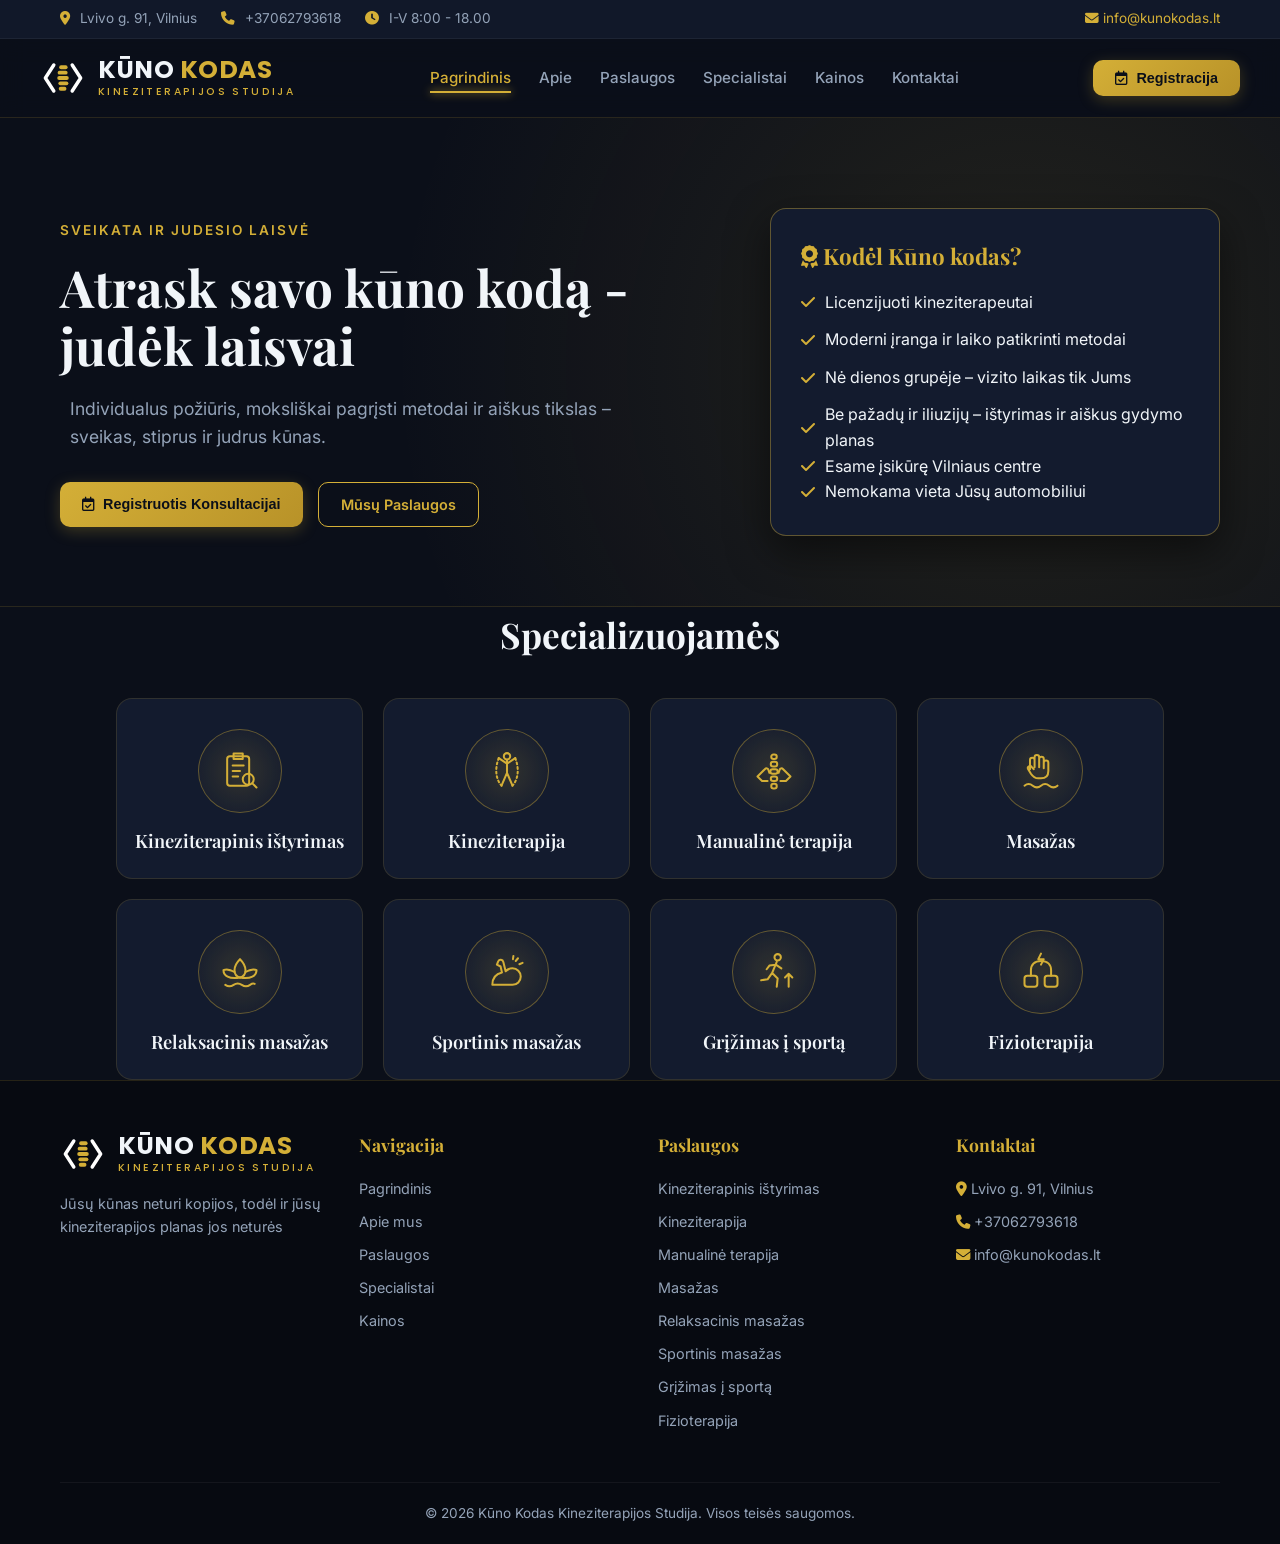
==== commit cfc8ceb5: "Add files via upload" ====
--- a/index.html
+++ b/index.html
@@ -408,6 +408,76 @@
             outline: none;
             border-color: var(--accent-gold);
         }
+        /* ---------- SPECIALIZATION TILES ---------- */
+        .spec-grid {
+            display: grid;
+            grid-template-columns: repeat(4, minmax(0, 1fr));
+            gap: 20px;
+        }
+
+        .spec-tile {
+            display: flex;
+            flex-direction: column;
+            align-items: center;
+            text-align: center;
+            gap: 10px;
+            padding: 30px 18px 26px;
+            background: var(--bg-card);
+            border: 1px solid var(--border-color);
+            border-radius: var(--radius-lg);
+            transition: var(--transition);
+        }
+
+        .spec-tile:hover {
+            transform: translateY(-5px);
+            border-color: var(--border-glow);
+            box-shadow: 0 10px 30px rgba(0, 0, 0, 0.4), 0 0 20px var(--accent-gold-glow);
+        }
+
+        .spec-icon {
+            width: 84px;
+            height: 84px;
+            border-radius: 50%;
+            display: flex;
+            align-items: center;
+            justify-content: center;
+            font-size: 1.8rem;
+            color: var(--accent-gold);
+            background: radial-gradient(circle, rgba(212, 175, 55, 0.16) 0%, rgba(212, 175, 55, 0.04) 70%);
+            border: 1px solid var(--border-glow);
+            margin-bottom: 6px;
+            transition: var(--transition);
+        }
+
+        .spec-svg {
+            width: 44px;
+            height: 44px;
+        }
+
+        .spec-tile:hover .spec-icon {
+            background: var(--accent-gold);
+            color: #0b0f19;
+        }
+
+        .spec-name {
+            font-family: 'Playfair Display', serif;
+            font-size: 1.15rem;
+            font-weight: 600;
+            color: var(--text-main);
+            line-height: 1.25;
+        }
+
+        @media (max-width: 960px) {
+            .spec-grid { grid-template-columns: repeat(2, minmax(0, 1fr)); }
+        }
+
+        @media (max-width: 480px) {
+            .spec-grid { gap: 14px; }
+            .spec-tile { padding: 24px 12px 20px; }
+            .spec-icon { width: 64px; height: 64px; }
+            .spec-svg { width: 38px; height: 38px; }
+            .spec-name { font-size: 1rem; }
+        }
     </style>
 </head>
 <body>
@@ -481,25 +551,39 @@
 
     <main class="container">
         <h2 style="text-align: center; margin-bottom: 35px; font-size: 2.2rem;">Specializuojamės</h2>
-        <div class="grid-3">
-            <div class="card">
-                <div class="card-icon"><i class="fa-solid fa-user-doctor"></i></div>
-                <h3>Kinezoterapeuto Konsultacija</h3>
-                <p>Nuodugnus laikysenos, raumenų būklės ir judesių testavimas, skausmo priežasčių nustatymas ir plano sudarymas.</p>
-                <a href="paslaugos.html" style="color: var(--accent-gold); font-weight: 600;">Plačiau <i class="fa-solid fa-arrow-right"></i></a>
-            </div>
-            <div class="card">
-                <div class="card-icon"><i class="fa-solid fa-arrows-spin"></i></div>
-                <h3>Redcord Terapija</h3>
-                <p>Giliųjų raumenų aktyvavimas ir stuburo stabilizavimas naudojant kompiuterizuotas diržų sistemas ir neurac metodiką.</p>
-                <a href="paslaugos.html" style="color: var(--accent-gold); font-weight: 600;">Plačiau <i class="fa-solid fa-arrow-right"></i></a>
-            </div>
-            <div class="card">
-                <div class="card-icon"><i class="fa-solid fa-hands"></i></div>
-                <h3>Manualinė Terapija & Masažas</h3>
-                <p>Giliųjų audinių ir sąnarių mobilizacija, raumenų įtampos mažinimas bei kraujotakos gerinimas greitam palengvėjimui.</p>
-                <a href="paslaugos.html" style="color: var(--accent-gold); font-weight: 600;">Plačiau <i class="fa-solid fa-arrow-right"></i></a>
-            </div>
+        <div class="spec-grid">
+            <a href="paslaugos.html" class="spec-tile">
+                <span class="spec-icon"><svg class="spec-svg" viewBox="0 0 48 48" aria-hidden="true"><rect x="10" y="8" width="24" height="32" rx="3" fill="none" stroke="currentColor" stroke-width="2.2" stroke-linecap="round" stroke-linejoin="round"/><path d="M17 5h10v6H17z" fill="none" stroke="currentColor" stroke-width="2.2" stroke-linecap="round" stroke-linejoin="round"/><path d="M16 18h12M16 24h8M16 30h6" fill="none" stroke="currentColor" stroke-width="2.2" stroke-linecap="round" stroke-linejoin="round"/><circle cx="33" cy="33" r="6" fill="none" stroke="currentColor" stroke-width="2.2" stroke-linecap="round" stroke-linejoin="round"/><path d="M37.5 37.5L42 42" fill="none" stroke="currentColor" stroke-width="2.2" stroke-linecap="round" stroke-linejoin="round"/></svg></span>
+                <span class="spec-name">Kineziterapinis ištyrimas</span>
+            </a>
+            <a href="paslaugos.html" class="spec-tile">
+                <span class="spec-icon"><svg class="spec-svg" viewBox="0 0 48 48" aria-hidden="true"><circle cx="24" cy="8" r="3.5" fill="none" stroke="currentColor" stroke-width="2.2" stroke-linecap="round" stroke-linejoin="round"/><path d="M24 12v14M24 26l-6 14M24 26l6 14M24 16l-9-6M24 16l9-6" fill="none" stroke="currentColor" stroke-width="2.2" stroke-linecap="round" stroke-linejoin="round"/><path d="M15 10c-4 10-4 22 3 30M33 10c4 10 4 22-3 30" fill="none" stroke="currentColor" stroke-width="2.2" stroke-linecap="round" stroke-linejoin="round" stroke-dasharray="2 3"/></svg></span>
+                <span class="spec-name">Kineziterapija</span>
+            </a>
+            <a href="paslaugos.html" class="spec-tile">
+                <span class="spec-icon"><svg class="spec-svg" viewBox="0 0 48 48" aria-hidden="true"><rect x="21" y="6" width="6" height="5" rx="2.5" fill="none" stroke="currentColor" stroke-width="2.2" stroke-linecap="round" stroke-linejoin="round"/><rect x="20.5" y="14" width="7" height="5" rx="2.5" fill="none" stroke="currentColor" stroke-width="2.2" stroke-linecap="round" stroke-linejoin="round"/><rect x="20" y="22" width="8" height="5" rx="2.5" fill="none" stroke="currentColor" stroke-width="2.2" stroke-linecap="round" stroke-linejoin="round"/><rect x="20.5" y="30" width="7" height="5" rx="2.5" fill="none" stroke="currentColor" stroke-width="2.2" stroke-linecap="round" stroke-linejoin="round"/><rect x="21" y="38" width="6" height="5" rx="2.5" fill="none" stroke="currentColor" stroke-width="2.2" stroke-linecap="round" stroke-linejoin="round"/><path d="M6 30l8-8c1.5-1.5 3.5-1 4 1l1 3M6 30l5 5h6" fill="none" stroke="currentColor" stroke-width="2.2" stroke-linecap="round" stroke-linejoin="round"/><path d="M42 30l-8-8c-1.5-1.5-3.5-1-4 1l-1 3M42 30l-5 5h-6" fill="none" stroke="currentColor" stroke-width="2.2" stroke-linecap="round" stroke-linejoin="round"/></svg></span>
+                <span class="spec-name">Manualinė terapija</span>
+            </a>
+            <a href="paslaugos.html" class="spec-tile">
+                <span class="spec-icon"><svg class="spec-svg" viewBox="0 0 48 48" aria-hidden="true"><path d="M12 22V12a2.5 2.5 0 015 0v8M17 20V9a2.5 2.5 0 015 0v11M22 20v-9a2.5 2.5 0 015 0v10M27 21v-6a2.5 2.5 0 015 0v9c0 5-3 8-8 8h-3c-4 0-6-2-8-5l-3-5a2.3 2.3 0 014-2.3l2 2.3" fill="none" stroke="currentColor" stroke-width="2.2" stroke-linecap="round" stroke-linejoin="round"/><path d="M6 40c3-2.5 6-2.5 9 0s6 2.5 9 0 6-2.5 9 0 6 2.5 9 0" fill="none" stroke="currentColor" stroke-width="2.2" stroke-linecap="round" stroke-linejoin="round"/></svg></span>
+                <span class="spec-name">Masažas</span>
+            </a>
+            <a href="paslaugos.html" class="spec-tile">
+                <span class="spec-icon"><svg class="spec-svg" viewBox="0 0 48 48" aria-hidden="true"><path d="M24 10c4 4 6 8 6 12s-2.5 7-6 8c-3.5-1-6-4-6-8s2-8 6-12z" fill="none" stroke="currentColor" stroke-width="2.2" stroke-linecap="round" stroke-linejoin="round"/><path d="M18 24c-5-3-10-3-12-2 0 6 6 10 18 8M30 24c5-3 10-3 12-2 0 6-6 10-18 8" fill="none" stroke="currentColor" stroke-width="2.2" stroke-linecap="round" stroke-linejoin="round"/><path d="M8 38c3 2 6 2 9 0s6-2 9 0 6 2 9 0 4-1.5 5-1" fill="none" stroke="currentColor" stroke-width="2.2" stroke-linecap="round" stroke-linejoin="round"/></svg></span>
+                <span class="spec-name">Relaksacinis masažas</span>
+            </a>
+            <a href="paslaugos.html" class="spec-tile">
+                <span class="spec-icon"><svg class="spec-svg" viewBox="0 0 48 48" aria-hidden="true"><path d="M8 38h22a9 9 0 000-18c-3 0-5.5 1.2-7.5 3.2L20 13a3 3 0 00-5.6-.6L13 16l4 2 1.5 6.5C12 26 8 31 8 38z" fill="none" stroke="currentColor" stroke-width="2.2" stroke-linecap="round" stroke-linejoin="round"/><path d="M36 9l-2.5 3M41 14l-3.5 1.5M31 6.5l-.5 3.5" fill="none" stroke="currentColor" stroke-width="2.2" stroke-linecap="round" stroke-linejoin="round"/></svg></span>
+                <span class="spec-name">Sportinis masažas</span>
+            </a>
+            <a href="paslaugos.html" class="spec-tile">
+                <span class="spec-icon"><svg class="spec-svg" viewBox="0 0 48 48" aria-hidden="true"><circle cx="28" cy="8" r="3.5" fill="none" stroke="currentColor" stroke-width="2.2" stroke-linecap="round" stroke-linejoin="round"/><path d="M27 13l-5 12M26 16l6 4M26 16l-7 1-3 4M22 25l6 6-1 9M22 25l-5 7-7 1" fill="none" stroke="currentColor" stroke-width="2.2" stroke-linecap="round" stroke-linejoin="round"/><path d="M40 40V26M36 30l4-4 4 4" fill="none" stroke="currentColor" stroke-width="2.2" stroke-linecap="round" stroke-linejoin="round"/></svg></span>
+                <span class="spec-name">Grįžimas į sportą</span>
+            </a>
+            <a href="paslaugos.html" class="spec-tile">
+                <span class="spec-icon"><svg class="spec-svg" viewBox="0 0 48 48" aria-hidden="true"><rect x="6" y="28" width="14" height="12" rx="3" fill="none" stroke="currentColor" stroke-width="2.2" stroke-linecap="round" stroke-linejoin="round"/><rect x="28" y="28" width="14" height="12" rx="3" fill="none" stroke="currentColor" stroke-width="2.2" stroke-linecap="round" stroke-linejoin="round"/><path d="M13 28v-6c0-6 4-10 11-10s11 4 11 10v6" fill="none" stroke="currentColor" stroke-width="2.2" stroke-linecap="round" stroke-linejoin="round"/><path d="M24 4l-3 6h6l-3 6" fill="none" stroke="currentColor" stroke-width="2.2" stroke-linecap="round" stroke-linejoin="round"/></svg></span>
+                <span class="spec-name">Fizioterapija</span>
+            </a>
         </div>
     </main>
 
@@ -542,6 +626,9 @@
                         <li><a href="paslaugos.html">Kineziterapija</a></li>
                         <li><a href="paslaugos.html">Manualinė terapija</a></li>
                         <li><a href="paslaugos.html">Masažas</a></li>
+                        <li><a href="paslaugos.html">Relaksacinis masažas</a></li>
+                        <li><a href="paslaugos.html">Sportinis masažas</a></li>
+                        <li><a href="paslaugos.html">Grįžimas į sportą</a></li>
                         <li><a href="paslaugos.html">Fizioterapija</a></li>
                     </ul>
                 </div>
@@ -575,11 +662,13 @@
                 <div class="form-group">
                     <label>Paslauga</label>
                     <select class="form-control">
-                        <option>Kineziterapeuto konsultacija</option>
-                        <option>Individualus ištyrimas</option>
+                        <option>Kineziterapinis ištyrimas</option>
                         <option>Kineziterapija</option>
-                        <option>Masažo terapija</option>
                         <option>Manualinė terapija</option>
+                        <option>Masažas</option>
+                        <option>Relaksacinis masažas (2 val.)</option>
+                        <option>Sportinis masažas</option>
+                        <option>Grįžimas į sportą</option>
                         <option>Fizioterapija</option>
                     </select>
                 </div>
